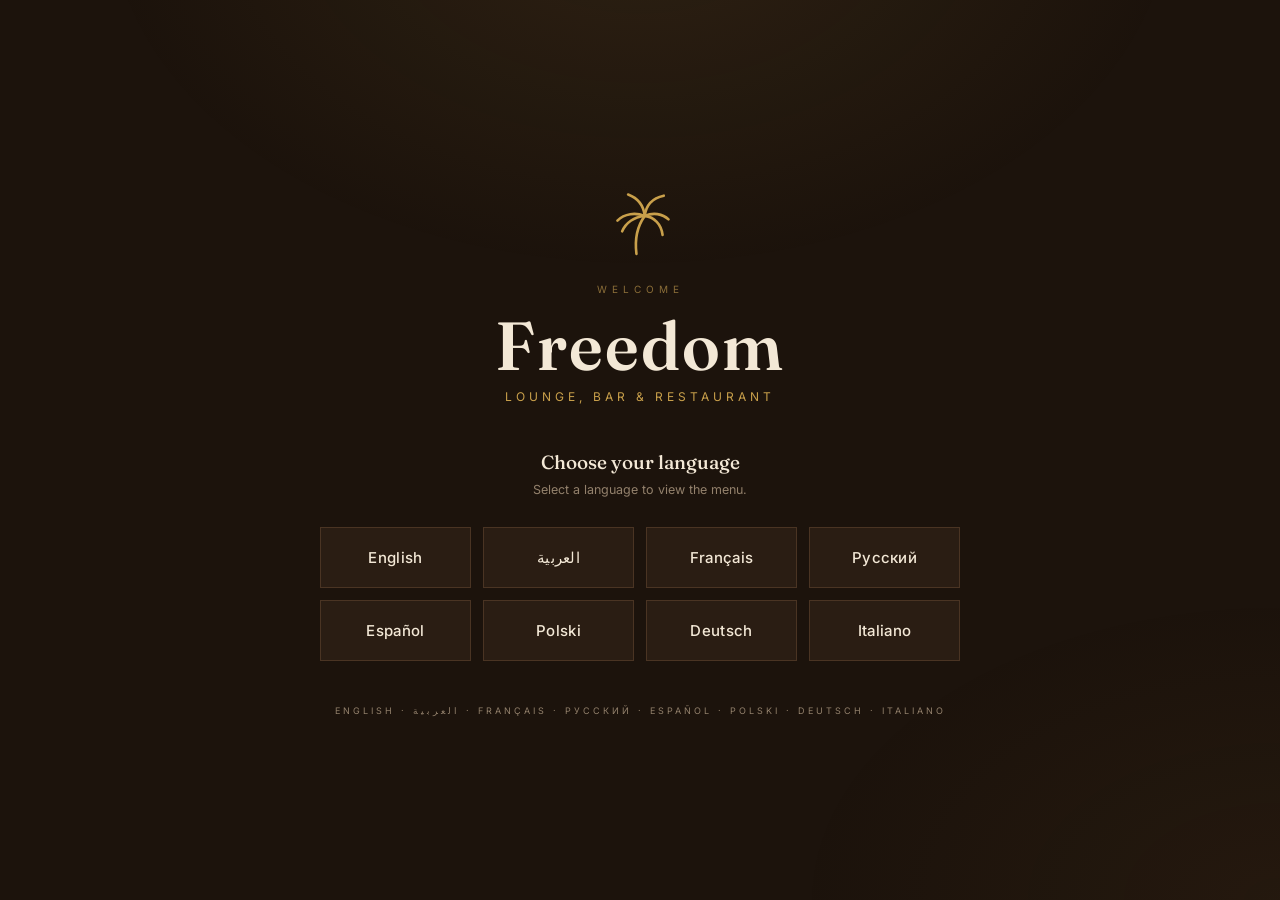
==== index.html @ 7c241fcf "Add files via upload" ====
<!DOCTYPE html>
<html lang="en" id="htmlRoot">
<head>
<meta charset="UTF-8">
<meta name="viewport" content="width=device-width,initial-scale=1,viewport-fit=cover">
<meta name="theme-color" content="#1c130c">
<title>Freedom — Lounge, Bar &amp; Restaurant</title>
<link rel="stylesheet" href="style.css">
</head>
<body>

<div class="intro-wrap">
  <svg class="intro-icon" viewBox="0 0 64 64" fill="none" xmlns="http://www.w3.org/2000/svg">
    <path d="M29 58c-1.5-12 0.5-23 7-32" stroke="currentColor" stroke-width="2.2" stroke-linecap="round"/>
    <path d="M36 26c-8-3-17-2-23 4" stroke="currentColor" stroke-width="2.2" stroke-linecap="round"/>
    <path d="M36 26c-9 1-16 6-19 13" stroke="currentColor" stroke-width="2.2" stroke-linecap="round"/>
    <path d="M36 26c1-9 7-15 16-17" stroke="currentColor" stroke-width="2.2" stroke-linecap="round"/>
    <path d="M36 26c7-3 15-2 20 3" stroke="currentColor" stroke-width="2.2" stroke-linecap="round"/>
    <path d="M36 26c-1-9-6-15-14-18" stroke="currentColor" stroke-width="2.2" stroke-linecap="round"/>
    <path d="M36 26c8 1 14 7 15 16" stroke="currentColor" stroke-width="2.2" stroke-linecap="round"/>
  </svg>

  <div class="intro-eyebrow" id="introEyebrow">Welcome</div>
  <div class="intro-title">Freedom</div>
  <div class="intro-tagline" id="introTagline">Lounge, Bar &amp; Restaurant</div>

  <div class="intro-prompt" id="introPrompt">Choose your language</div>
  <div class="intro-sub" id="introSub">Select a language to view the menu.</div>

  <div class="lang-grid" id="langGrid"></div>

  <div class="intro-foot" id="introFoot"></div>
</div>

<script src="i18n.js"></script>
<script>
const LANG_LIST = CafeI18n.LANGS;

const introEyebrow = document.getElementById('introEyebrow');
const introTagline = document.getElementById('introTagline');
const introPrompt  = document.getElementById('introPrompt');
const introSub     = document.getElementById('introSub');
const langGrid     = document.getElementById('langGrid');
const introFoot    = document.getElementById('introFoot');

/* Render the 6 language buttons, each labelled in its own language. */
langGrid.innerHTML = LANG_LIST.map(l => `
  <button class="lang-btn" data-code="${l.code}" type="button">
    <span class="lang-btn-native">${l.label}</span>
  </button>
`).join('');

/* Selecting a language only affects the menu page — the intro page
   itself always stays in its default display language. */
langGrid.querySelectorAll('.lang-btn').forEach(btn => {
  const code = btn.dataset.code;
  btn.addEventListener('click', () => {
    CafeI18n.saveLang(code);
    window.location.href = 'menu.html';
  });
});

/* Little multilingual footer line cycling through "select a language" translations. */
introFoot.textContent = LANG_LIST.map(l => l.label).join(' · ');
</script>
</body>
</html>
---- style.css ----
/* ══════════════════════════════════════
   BUNN CAFÉ — Global Stylesheet
   Warm coffeehouse, brown & gold
══════════════════════════════════════ */
@import url('https://fonts.googleapis.com/css2?family=Fraunces:opsz,wght@9..144,400;9..144,500;9..144,600;9..144,700&family=Inter:wght@400;500;600;700&family=Cairo:wght@400;500;600;700;800&display=swap');

:root {
  --bg:        #1c130c;
  --bg-deep:   #150e08;
  --panel:     #2a1d13;
  --panel-2:   #332417;
  --line-soft: #4a3423;
  --gold:      #c9a04b;
  --gold-soft: #e3c583;
  --gold-dim:  #8a6d38;
  --cream:     #f3e8d6;
  --cream-dim: #cdb99c;
  --muted:     #93816c;
  --shadow:    rgba(0,0,0,.45);
  --nav-h:     72px;
}

*,*::before,*::after { margin:0; padding:0; box-sizing:border-box; }
html { scroll-behavior:smooth; }
html, body { overflow-x:hidden; width:100%; }

body {
  background: var(--bg);
  color: var(--cream);
  font-family: 'Inter', sans-serif;
  min-height:100vh;
  min-height:100dvh; /* accounts for mobile browser chrome (Safari/Chrome address bars) */
  -webkit-font-smoothing: antialiased;
  -webkit-text-size-adjust: 100%;
  -webkit-tap-highlight-color: transparent;
}

button, a { touch-action: manipulation; }

/* Warm grain / vignette wash on every page */
body::before {
  content:'';
  position:fixed; inset:0; z-index:0; pointer-events:none;
  background:
    radial-gradient(ellipse 900px 600px at 50% -10%, rgba(201,160,75,.10), transparent 60%),
    radial-gradient(ellipse 800px 500px at 100% 100%, rgba(139,95,42,.08), transparent 60%);
}

/* ══ ARABIC / RTL ══ */
body.lang-ar { font-family:'Cairo', sans-serif; }
body.lang-ar .display,
body.lang-ar .lang-btn-label,
body.lang-ar .brand-word { font-family:'Cairo', sans-serif; letter-spacing:0; }

::-webkit-scrollbar { width:6px; }
::-webkit-scrollbar-track { background:var(--bg-deep); }
::-webkit-scrollbar-thumb { background:var(--gold-dim); }

a { color:inherit; }

/* ══ SHARED BRAND MARK ══ */
.brand-mark { display:flex; align-items:center; gap:12px; text-decoration:none; }
.brand-icon {
  width:40px; height:40px; flex-shrink:0;
  color:var(--gold);
}
.brand-word {
  font-family:'Fraunces', serif; font-weight:600;
  font-size:22px; letter-spacing:2px; color:var(--cream);
}
.brand-sub { font-size:9px; letter-spacing:3px; text-transform:uppercase; color:var(--gold-dim); margin-top:-2px; }

/* ══════════════════════════════════════
   INTRO / LANGUAGE SELECT PAGE
══════════════════════════════════════ */
.intro-wrap {
  position:relative; z-index:1;
  min-height:100vh; min-height:100dvh;
  display:flex; flex-direction:column;
  align-items:center; justify-content:center;
  text-align:center;
  padding:calc(48px + env(safe-area-inset-top)) 24px calc(48px + env(safe-area-inset-bottom));
}

.intro-icon {
  width:76px; height:76px; margin:0 auto 22px;
  color:var(--gold);
  animation:float 6s ease-in-out infinite;
}
@keyframes float { 0%,100%{transform:translateY(0)} 50%{transform:translateY(-8px)} }

.intro-eyebrow {
  font-size:10px; letter-spacing:5px; text-transform:uppercase;
  color:var(--gold-dim); margin-bottom:16px;
}
.intro-title {
  font-family:'Fraunces', serif; font-weight:600;
  font-size:clamp(40px,9vw,68px); color:var(--cream);
  letter-spacing:2px; line-height:1;
  margin-bottom:10px;
}
.intro-tagline {
  font-size:12px; letter-spacing:4px; text-transform:uppercase;
  color:var(--gold); margin-bottom:46px;
}

.intro-prompt {
  font-family:'Fraunces', serif; font-weight:500;
  font-size:19px; color:var(--cream); margin-bottom:8px;
}
.intro-sub {
  font-size:12.5px; color:var(--muted); margin-bottom:30px;
}

.lang-grid {
  display:grid; grid-template-columns:repeat(auto-fit,minmax(150px,1fr));
  gap:12px; width:100%; max-width:640px;
}
.lang-btn {
  background:var(--panel); border:1px solid var(--line-soft);
  color:var(--cream); padding:20px 14px;
  font-family:'Inter',sans-serif; font-size:15px; font-weight:500;
  letter-spacing:.3px; cursor:pointer; transition:all .25s ease;
  display:flex; align-items:center; justify-content:center;
}
.lang-btn:hover, .lang-btn:focus-visible {
  border-color:var(--gold); background:var(--panel-2);
  color:var(--gold-soft); transform:translateY(-2px);
  box-shadow:0 10px 24px var(--shadow);
  outline:none;
}

.intro-foot {
  margin-top:44px; font-size:9px; letter-spacing:3px; text-transform:uppercase;
  color:var(--muted);
}

@media (max-width:480px) {
  .lang-grid { grid-template-columns:repeat(2,1fr); }
  .intro-icon { width:60px; height:60px; }
}
@media (max-width:360px) {
  .intro-wrap { padding-left:16px; padding-right:16px; }
  .lang-btn { padding:16px 10px; font-size:14px; }
  .intro-title { letter-spacing:1px; }
}
@media (max-height:700px) and (orientation:landscape) {
  .intro-wrap { padding-top:24px; padding-bottom:24px; justify-content:flex-start; }
  .intro-icon { width:44px; height:44px; margin-bottom:12px; animation:none; }
  .intro-eyebrow { margin-bottom:8px; }
  .intro-title { font-size:clamp(28px,7vw,44px); margin-bottom:6px; }
  .intro-tagline { margin-bottom:22px; }
  .intro-sub { margin-bottom:18px; }
}

/* ══════════════════════════════════════
   NAV (menu.html)
══════════════════════════════════════ */
nav.site-nav {
  position:sticky; top:0; z-index:100;
  min-height:var(--nav-h);
  padding-top:env(safe-area-inset-top);
  background:rgba(21,14,8,.92); backdrop-filter:blur(10px);
  border-bottom:1px solid var(--line-soft);
  display:flex; align-items:center; justify-content:space-between;
  padding-inline:clamp(16px,4vw,40px);
}

/* Language switcher */
.lang-switch { position:relative; }
.lang-switch-btn {
  display:inline-flex; align-items:center; gap:8px;
  background:transparent; border:1px solid var(--line-soft);
  color:var(--cream); padding:12px 16px; min-height:44px;
  font-family:'Inter',sans-serif; font-size:12px; font-weight:500;
  cursor:pointer; transition:all .25s;
}
.lang-switch-btn:hover { border-color:var(--gold); color:var(--gold-soft); }
.lang-switch-btn svg { width:12px; height:12px; color:var(--gold-dim); transition:transform .2s; flex-shrink:0; }
.lang-switch.open .lang-switch-btn svg { transform:rotate(180deg); }

.lang-switch-menu {
  position:absolute; top:calc(100% + 8px); inset-inline-end:0;
  min-width:170px; max-width:calc(100vw - 32px);
  max-height:min(360px, calc(100vh - var(--nav-h) - 24px));
  overflow-y:auto;
  background:var(--panel); border:1px solid var(--line-soft);
  box-shadow:0 16px 40px var(--shadow);
  display:none; flex-direction:column; padding:6px;
  z-index:200;
}
.lang-switch.open .lang-switch-menu { display:flex; }
.lang-switch-item {
  display:flex; align-items:baseline; gap:10px;
  background:none; border:none; text-align:start;
  color:var(--cream-dim); padding:12px; min-height:44px;
  font-family:'Inter',sans-serif; font-size:13px; cursor:pointer;
  transition:background .2s, color .2s;
}
.lang-switch-item:hover { background:var(--panel-2); color:var(--gold-soft); }
.lang-switch-item.active { color:var(--gold); }

/* ══════════════════════════════════════
   MENU PAGE
══════════════════════════════════════ */
.menu-hero {
  position:relative; z-index:1;
  text-align:center; padding:64px 24px 40px;
}
.menu-hero-eyebrow {
  font-size:10px; letter-spacing:5px; text-transform:uppercase;
  color:var(--gold-dim); margin-bottom:14px;
}
.menu-hero-title {
  font-family:'Fraunces', serif; font-weight:600;
  font-size:clamp(32px,6vw,52px); color:var(--cream);
  letter-spacing:1px; margin-bottom:12px;
}
.menu-hero-sub { font-size:13px; color:var(--gold-dim); letter-spacing:1px; }

/* Category tabs */
.cat-tabs {
  position:relative; z-index:1;
  display:flex; gap:8px; overflow-x:auto;
  -webkit-overflow-scrolling:touch;
  padding:0 20px 28px; max-width:920px; margin:0 auto;
  scrollbar-width:none;
}
.cat-tabs::-webkit-scrollbar { display:none; }
.cat-tab {
  flex:0 0 auto;
  background:transparent; border:1px solid var(--line-soft);
  color:var(--cream-dim); padding:12px 20px; min-height:44px;
  font-family:'Inter',sans-serif; font-size:12.5px; font-weight:500;
  letter-spacing:.3px; white-space:nowrap;
  cursor:pointer; transition:all .25s;
}
.cat-tab:hover { border-color:var(--gold-dim); color:var(--cream); }
.cat-tab.active { background:var(--gold); border-color:var(--gold); color:var(--bg-deep); font-weight:600; }

/* Menu sections */
.menu-body { position:relative; z-index:1; max-width:760px; margin:0 auto; padding:0 20px 80px; }
.menu-section { margin-bottom:56px; }
.menu-section-title {
  font-family:'Fraunces', serif; font-weight:600;
  font-size:22px; color:var(--gold-soft);
  letter-spacing:.5px; margin-bottom:4px;
  padding-bottom:14px; border-bottom:1px solid var(--line-soft);
}

.menu-item {
  display:flex; flex-direction:column;
  padding:22px 0; border-bottom:1px solid var(--line-soft);
}
.menu-item:last-child { border-bottom:none; }
.menu-item-row {
  display:flex; align-items:baseline; gap:10px;
}
.menu-item-name {
  font-family:'Fraunces', serif; font-weight:600;
  font-size:17px; color:var(--cream); white-space:nowrap;
}
body.lang-ar .menu-item-name { font-family:'Cairo', sans-serif; font-weight:700; }
.menu-item-leader {
  flex:1; border-bottom:1px dotted var(--gold-dim);
  transform:translateY(-4px); opacity:.6;
}
.menu-item-price {
  font-family:'Fraunces', serif; font-weight:600;
  font-size:16px; color:var(--gold); white-space:nowrap;
}
.menu-item-desc {
  font-size:12.5px; color:var(--muted); line-height:1.6;
  margin-top:6px; max-width:56ch;
}

/* ══ FOOTER ══ */
footer.site-foot {
  position:relative; z-index:1;
  border-top:1px solid var(--line-soft);
  padding:40px 24px calc(32px + env(safe-area-inset-bottom));
  text-align:center;
}
.foot-brand { font-family:'Fraunces', serif; font-size:20px; color:var(--gold-soft); letter-spacing:2px; margin-bottom:14px; }
.foot-row { font-size:11.5px; color:var(--cream-dim); letter-spacing:.3px; margin-bottom:6px; }
.foot-row .label { color:var(--gold-dim); text-transform:uppercase; font-size:9px; letter-spacing:2px; margin-inline-end:8px; }
.foot-note { font-size:10px; color:var(--muted); margin-top:16px; max-width:44ch; margin-inline:auto; line-height:1.6; }

/* ══ RESPONSIVE ══ */
@media (max-width:480px) {
  nav.site-nav { padding-inline:14px; }
  .brand-word { font-size:18px; }
  .menu-item-name { font-size:15.5px; }
  .menu-hero { padding:44px 20px 32px; }
  .cat-tabs { padding:0 14px 24px; }
  .menu-body { padding:0 14px 60px; }
}
@media (max-width:380px) {
  .menu-item-row { flex-wrap:wrap; row-gap:4px; }
  .menu-item-name { white-space:normal; }
  .menu-item-leader { display:none; }
  .menu-item-price { margin-inline-start:auto; }
}

/* ══ ACCESSIBILITY ══ */
@media (prefers-reduced-motion: reduce) {
  .intro-icon { animation:none; }
  * { transition-duration:.01ms !important; animation-duration:.01ms !important; }
}
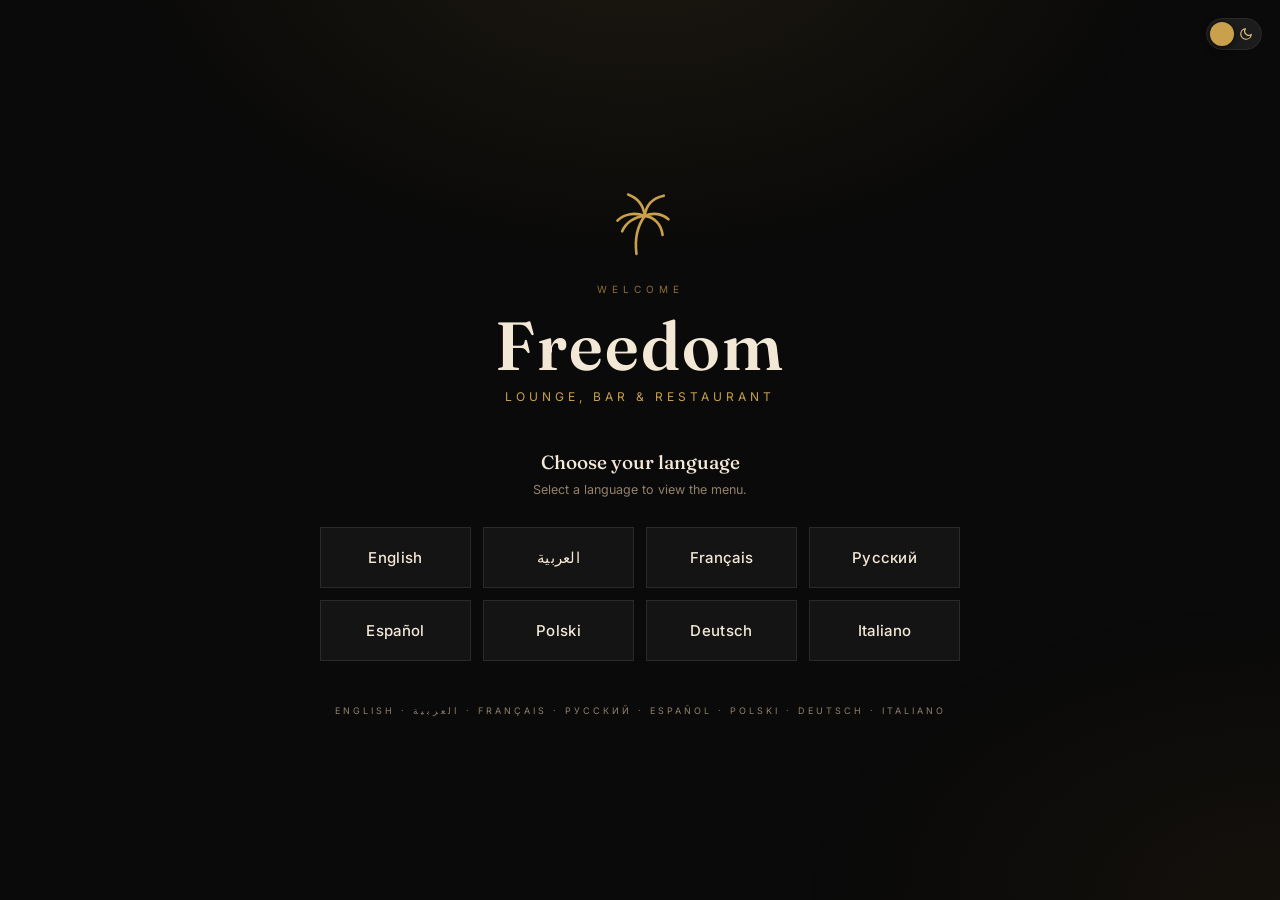
==== commit 2cc67ec0: "Add files via upload" ====
--- a/index.html
+++ b/index.html
@@ -3,11 +3,27 @@
 <head>
 <meta charset="UTF-8">
 <meta name="viewport" content="width=device-width,initial-scale=1,viewport-fit=cover">
-<meta name="theme-color" content="#1c130c">
+<meta name="theme-color" content="#0a0a0a" id="themeColorMeta">
 <title>Freedom — Lounge, Bar &amp; Restaurant</title>
 <link rel="stylesheet" href="style.css">
+<script>
+  (function () {
+    var t = localStorage.getItem('freedom_theme') === 'light' ? 'light' : 'dark';
+    document.documentElement.setAttribute('data-theme', t);
+  })();
+</script>
 </head>
 <body>
+
+<button class="theme-toggle theme-toggle-standalone" id="themeToggle" type="button" aria-label="Switch between dark and light theme">
+  <span class="theme-toggle-icon icon-sun">
+    <svg viewBox="0 0 24 24" fill="none" stroke="currentColor" stroke-width="2" stroke-linecap="round"><circle cx="12" cy="12" r="4"/><path d="M12 2v2M12 20v2M4.9 4.9l1.4 1.4M17.7 17.7l1.4 1.4M2 12h2M20 12h2M4.9 19.1l1.4-1.4M17.7 6.3l1.4-1.4"/></svg>
+  </span>
+  <span class="theme-toggle-icon icon-moon">
+    <svg viewBox="0 0 24 24" fill="none" stroke="currentColor" stroke-width="2" stroke-linecap="round" stroke-linejoin="round"><path d="M21 12.8A9 9 0 1111.2 3 7 7 0 0021 12.8z"/></svg>
+  </span>
+  <span class="theme-toggle-thumb" id="themeToggleThumb"></span>
+</button>
 
 <div class="intro-wrap">
   <svg class="intro-icon" viewBox="0 0 64 64" fill="none" xmlns="http://www.w3.org/2000/svg">
@@ -62,6 +78,23 @@
 
 /* Little multilingual footer line cycling through "select a language" translations. */
 introFoot.textContent = LANG_LIST.map(l => l.label).join(' · ');
+
+/* ── Theme toggle ── */
+const themeToggle = document.getElementById('themeToggle');
+const themeColorMeta = document.getElementById('themeColorMeta');
+
+function reflectThemeColor(theme) {
+  themeColorMeta.setAttribute('content', theme === 'light' ? '#faf6ef' : '#0a0a0a');
+}
+
+reflectThemeColor(CafeI18n.getTheme());
+
+themeToggle.addEventListener('click', () => {
+  const next = CafeI18n.getTheme() === 'light' ? 'dark' : 'light';
+  CafeI18n.saveTheme(next);
+  CafeI18n.applyTheme(next);
+  reflectThemeColor(next);
+});
 </script>
 </body>
 </html>
--- a/style.css
+++ b/style.css
@@ -4,19 +4,40 @@
 ══════════════════════════════════════ */
 @import url('https://fonts.googleapis.com/css2?family=Fraunces:opsz,wght@9..144,400;9..144,500;9..144,600;9..144,700&family=Inter:wght@400;500;600;700&family=Cairo:wght@400;500;600;700;800&display=swap');
 
-:root {
-  --bg:        #1c130c;
-  --bg-deep:   #150e08;
-  --panel:     #2a1d13;
-  --panel-2:   #332417;
-  --line-soft: #4a3423;
+:root,
+:root[data-theme="dark"] {
+  --bg:        #0a0a0a;
+  --bg-deep:   #000000;
+  --panel:     #141414;
+  --panel-2:   #1c1c1c;
+  --line-soft: #2c2a26;
   --gold:      #c9a04b;
   --gold-soft: #e3c583;
   --gold-dim:  #8a6d38;
   --cream:     #f3e8d6;
   --cream-dim: #cdb99c;
   --muted:     #93816c;
-  --shadow:    rgba(0,0,0,.45);
+  --shadow:    rgba(0,0,0,.55);
+  --nav-h:     72px;
+}
+
+/* ══ LIGHT THEME ══
+   Only swaps background/surface/text tones — the gold accent family
+   stays the same brand color, just tuned a touch darker so it keeps
+   enough contrast against light surfaces. */
+:root[data-theme="light"] {
+  --bg:        #faf6ef;
+  --bg-deep:   #f1e9db;
+  --panel:     #ffffff;
+  --panel-2:   #f6efe3;
+  --line-soft: #e4d8c3;
+  --gold:      #a97a2e;
+  --gold-soft: #8c6221;
+  --gold-dim:  #c9a04b;
+  --cream:     #2a2016;
+  --cream-dim: #5b4d3c;
+  --muted:     #8a7860;
+  --shadow:    rgba(120,100,70,.18);
   --nav-h:     72px;
 }
 
@@ -33,6 +54,7 @@
   -webkit-font-smoothing: antialiased;
   -webkit-text-size-adjust: 100%;
   -webkit-tap-highlight-color: transparent;
+  transition: background-color .35s ease, color .35s ease;
 }
 
 button, a { touch-action: manipulation; }
@@ -44,7 +66,9 @@
   background:
     radial-gradient(ellipse 900px 600px at 50% -10%, rgba(201,160,75,.10), transparent 60%),
     radial-gradient(ellipse 800px 500px at 100% 100%, rgba(139,95,42,.08), transparent 60%);
-}
+  transition: opacity .35s ease;
+}
+:root[data-theme="light"] body::before { opacity:.5; }
 
 /* ══ ARABIC / RTL ══ */
 body.lang-ar { font-family:'Cairo', sans-serif; }
@@ -151,6 +175,62 @@
   .intro-title { font-size:clamp(28px,7vw,44px); margin-bottom:6px; }
   .intro-tagline { margin-bottom:22px; }
   .intro-sub { margin-bottom:18px; }
+}
+
+/* ══════════════════════════════════════
+   THEME TOGGLE (dark / light)
+══════════════════════════════════════ */
+.theme-toggle {
+  position: relative;
+  display: inline-flex;
+  align-items: center;
+  width: 56px;
+  height: 32px;
+  flex-shrink: 0;
+  padding: 0;
+  border: 1px solid var(--line-soft);
+  border-radius: 999px;
+  background: var(--panel-2);
+  cursor: pointer;
+  transition: background-color .3s ease, border-color .3s ease;
+}
+.theme-toggle:hover { border-color: var(--gold-dim); }
+.theme-toggle:focus-visible { outline: 2px solid var(--gold); outline-offset: 2px; }
+
+.theme-toggle-icon {
+  position: absolute;
+  top: 50%; transform: translateY(-50%);
+  width: 14px; height: 14px;
+  display: flex; align-items: center; justify-content: center;
+  color: var(--muted);
+  transition: color .3s ease;
+}
+.theme-toggle-icon svg { width: 100%; height: 100%; }
+.theme-toggle-icon.icon-sun  { left: 8px; }
+.theme-toggle-icon.icon-moon { right: 8px; }
+:root[data-theme="dark"]  .theme-toggle-icon.icon-moon { color: var(--gold-soft); }
+:root[data-theme="light"] .theme-toggle-icon.icon-sun  { color: var(--gold); }
+
+.theme-toggle-thumb {
+  position: absolute;
+  top: 3px; left: 3px;
+  width: 24px; height: 24px;
+  border-radius: 50%;
+  background: var(--gold);
+  box-shadow: 0 2px 8px var(--shadow);
+  display: flex; align-items: center; justify-content: center;
+  color: var(--bg-deep);
+  transition: transform .32s cubic-bezier(.65,0,.35,1), background-color .3s ease;
+}
+.theme-toggle-thumb svg { width: 13px; height: 13px; }
+:root[data-theme="light"] .theme-toggle-thumb { transform: translateX(24px); }
+
+/* Standalone placement on the intro/language page (no nav bar there) */
+.theme-toggle-standalone {
+  position: fixed;
+  top: calc(18px + env(safe-area-inset-top));
+  right: calc(18px + env(safe-area-inset-right));
+  z-index: 50;
 }
 
 /* ══════════════════════════════════════
@@ -166,6 +246,8 @@
   padding-inline:clamp(16px,4vw,40px);
 }
 
+.nav-actions { display:flex; align-items:center; gap:12px; }
+
 /* Language switcher */
 .lang-switch { position:relative; }
 .lang-switch-btn {
@@ -248,6 +330,29 @@
   padding-bottom:14px; border-bottom:1px solid var(--line-soft);
 }
 
+/* Subcategories (e.g. Breakfast, Hot Drinks) nested under a main section */
+.menu-subsection { margin-top:28px; }
+.menu-subsection:first-of-type { margin-top:18px; }
+.menu-subsection-title {
+  font-family:'Fraunces', serif; font-weight:600;
+  font-size:16.5px; color:var(--gold);
+  letter-spacing:.3px; margin-bottom:4px;
+}
+
+/* Sub-subcategories (e.g. Meat / Chicken / Fish under Main Dishes) */
+.menu-subsubsection { margin-top:18px; margin-inline-start:14px; }
+.menu-subsubsection-title {
+  font-family:'Inter', sans-serif; font-weight:600;
+  font-size:12.5px; text-transform:uppercase; letter-spacing:1.5px;
+  color:var(--cream-dim); margin-bottom:2px;
+}
+
+/* Placeholder shown for any category with no items filled in yet */
+.menu-coming-soon {
+  font-size:12.5px; font-style:italic; color:var(--muted);
+  padding:14px 0 6px;
+}
+
 .menu-item {
   display:flex; flex-direction:column;
   padding:22px 0; border-bottom:1px solid var(--line-soft);
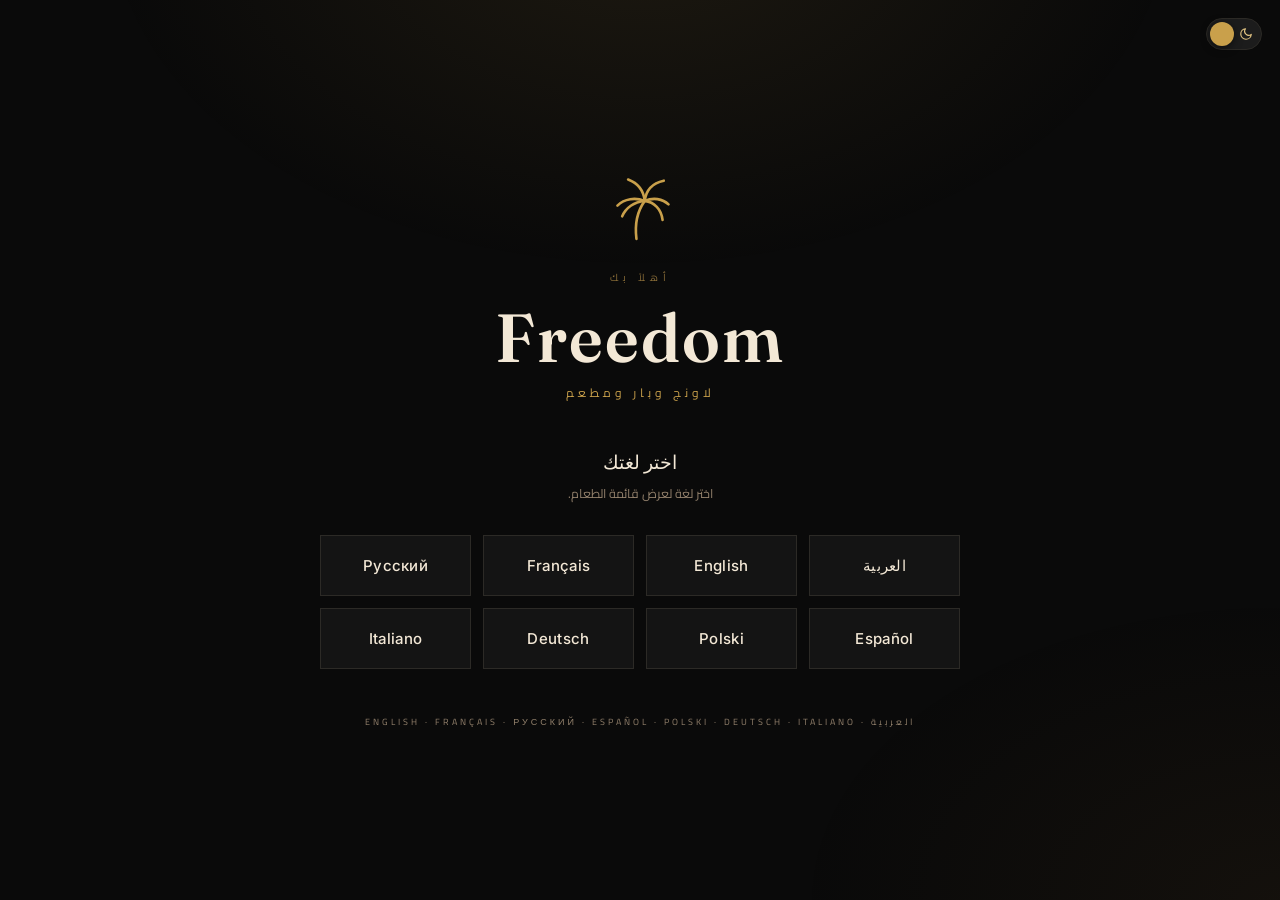
==== commit add74619: "Add files via upload" ====
--- a/index.html
+++ b/index.html
@@ -10,10 +10,14 @@
   (function () {
     var t = localStorage.getItem('freedom_theme') === 'light' ? 'light' : 'dark';
     document.documentElement.setAttribute('data-theme', t);
+    // Arabic is the site's reference/default language, so set lang/dir
+    // before first paint to avoid a flash of LTR layout on load.
+    document.documentElement.setAttribute('lang', 'ar');
+    document.documentElement.setAttribute('dir', 'rtl');
   })();
 </script>
 </head>
-<body>
+<body class="lang-ar">
 
 <button class="theme-toggle theme-toggle-standalone" id="themeToggle" type="button" aria-label="Switch between dark and light theme">
   <span class="theme-toggle-icon icon-sun">
@@ -36,12 +40,12 @@
     <path d="M36 26c8 1 14 7 15 16" stroke="currentColor" stroke-width="2.2" stroke-linecap="round"/>
   </svg>
 
-  <div class="intro-eyebrow" id="introEyebrow">Welcome</div>
+  <div class="intro-eyebrow" id="introEyebrow">أهلاً بك</div>
   <div class="intro-title">Freedom</div>
-  <div class="intro-tagline" id="introTagline">Lounge, Bar &amp; Restaurant</div>
+  <div class="intro-tagline" id="introTagline">لاونج وبار ومطعم</div>
 
-  <div class="intro-prompt" id="introPrompt">Choose your language</div>
-  <div class="intro-sub" id="introSub">Select a language to view the menu.</div>
+  <div class="intro-prompt" id="introPrompt">اختر لغتك</div>
+  <div class="intro-sub" id="introSub">اختر لغة لعرض قائمة الطعام.</div>
 
   <div class="lang-grid" id="langGrid"></div>
 
@@ -67,7 +71,8 @@
 `).join('');
 
 /* Selecting a language only affects the menu page — the intro page
-   itself always stays in its default display language. */
+   itself always stays in Arabic, the site's reference/default
+   language. */
 langGrid.querySelectorAll('.lang-btn').forEach(btn => {
   const code = btn.dataset.code;
   btn.addEventListener('click', () => {
--- a/style.css
+++ b/style.css
@@ -18,6 +18,7 @@
   --cream-dim: #cdb99c;
   --muted:     #93816c;
   --shadow:    rgba(0,0,0,.55);
+  --nav-bg:    rgba(10,10,10,.92);
   --nav-h:     72px;
 }
 
@@ -38,6 +39,7 @@
   --cream-dim: #5b4d3c;
   --muted:     #8a7860;
   --shadow:    rgba(120,100,70,.18);
+  --nav-bg:    rgba(255,255,255,.88);
   --nav-h:     72px;
 }
 
@@ -240,7 +242,7 @@
   position:sticky; top:0; z-index:100;
   min-height:var(--nav-h);
   padding-top:env(safe-area-inset-top);
-  background:rgba(21,14,8,.92); backdrop-filter:blur(10px);
+  background:var(--nav-bg); backdrop-filter:blur(10px);
   border-bottom:1px solid var(--line-soft);
   display:flex; align-items:center; justify-content:space-between;
   padding-inline:clamp(16px,4vw,40px);
@@ -288,7 +290,9 @@
 .menu-hero {
   position:relative; z-index:1;
   text-align:center; padding:64px 24px 40px;
-}
+  transition:opacity .18s ease;
+}
+.menu-hero.is-switching { opacity:0; }
 .menu-hero-eyebrow {
   font-size:10px; letter-spacing:5px; text-transform:uppercase;
   color:var(--gold-dim); margin-bottom:14px;
@@ -307,8 +311,10 @@
   -webkit-overflow-scrolling:touch;
   padding:0 20px 28px; max-width:920px; margin:0 auto;
   scrollbar-width:none;
+  transition:opacity .18s ease;
 }
 .cat-tabs::-webkit-scrollbar { display:none; }
+.cat-tabs.is-switching { opacity:0; }
 .cat-tab {
   flex:0 0 auto;
   background:transparent; border:1px solid var(--line-soft);
@@ -321,13 +327,22 @@
 .cat-tab.active { background:var(--gold); border-color:var(--gold); color:var(--bg-deep); font-weight:600; }
 
 /* Menu sections */
-.menu-body { position:relative; z-index:1; max-width:760px; margin:0 auto; padding:0 20px 80px; }
+.menu-body { position:relative; z-index:1; max-width:760px; margin:0 auto; padding:0 20px 80px; transition:opacity .18s ease; }
+.menu-body.is-switching { opacity:0; }
 .menu-section { margin-bottom:56px; }
 .menu-section-title {
   font-family:'Fraunces', serif; font-weight:600;
   font-size:22px; color:var(--gold-soft);
   letter-spacing:.5px; margin-bottom:4px;
   padding-bottom:14px; border-bottom:1px solid var(--line-soft);
+}
+
+/* Optional one-line explainer under a category's name (CATEGORY_HINTS
+   in i18n.js) — e.g. clarifying what "Mazza" or "Shoots" means for a
+   foreign guest. Only renders when hint text is set for that language. */
+.menu-hint {
+  font-size:12px; color:var(--muted); font-style:italic;
+  line-height:1.5; margin:-2px 0 14px; max-width:56ch;
 }
 
 /* Subcategories (e.g. Breakfast, Hot Drinks) nested under a main section */
@@ -385,7 +400,9 @@
   border-top:1px solid var(--line-soft);
   padding:40px 24px calc(32px + env(safe-area-inset-bottom));
   text-align:center;
-}
+  transition:opacity .18s ease;
+}
+footer.site-foot.is-switching { opacity:0; }
 .foot-brand { font-family:'Fraunces', serif; font-size:20px; color:var(--gold-soft); letter-spacing:2px; margin-bottom:14px; }
 .foot-row { font-size:11.5px; color:var(--cream-dim); letter-spacing:.3px; margin-bottom:6px; }
 .foot-row .label { color:var(--gold-dim); text-transform:uppercase; font-size:9px; letter-spacing:2px; margin-inline-end:8px; }
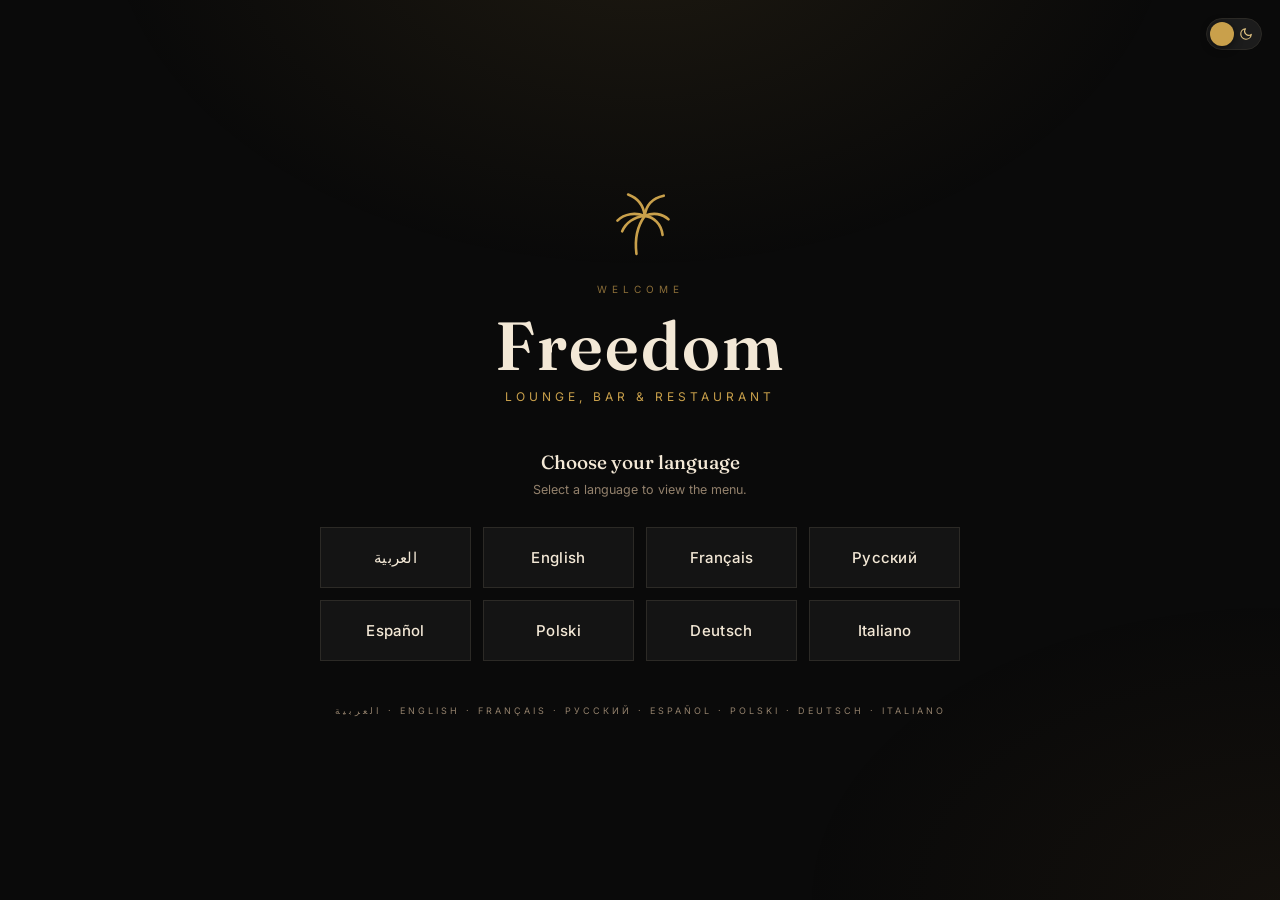
==== commit f1dfc194: "Add files via upload" ====
--- a/index.html
+++ b/index.html
@@ -10,14 +10,55 @@
   (function () {
     var t = localStorage.getItem('freedom_theme') === 'light' ? 'light' : 'dark';
     document.documentElement.setAttribute('data-theme', t);
-    // Arabic is the site's reference/default language, so set lang/dir
-    // before first paint to avoid a flash of LTR layout on load.
-    document.documentElement.setAttribute('lang', 'ar');
-    document.documentElement.setAttribute('dir', 'rtl');
   })();
 </script>
+<style>
+  /* Shown for the moment between tapping a language and the menu page
+     taking over, so that tap feels responsive instead of dead —
+     especially noticeable on a slow connection. */
+  #pageLoader {
+    position:fixed; inset:0; z-index:9999;
+    display:flex; flex-direction:column; align-items:center; justify-content:center; gap:22px;
+    background:#0a0a0a;
+    opacity:0; visibility:hidden; pointer-events:none;
+    transition:opacity .3s ease, visibility .3s ease;
+  }
+  :root[data-theme="light"] #pageLoader { background:#faf6ef; }
+  #pageLoader.loader-visible { opacity:1; visibility:visible; pointer-events:all; }
+  #pageLoader .loader-icon {
+    width:46px; height:46px; color:#c9a04b;
+    animation:loaderPulse 1.6s ease-in-out infinite;
+  }
+  :root[data-theme="light"] #pageLoader .loader-icon { color:#a97a2e; }
+  #pageLoader .loader-bar {
+    width:120px; height:3px; border-radius:3px; overflow:hidden;
+    background:rgba(201,160,75,.18);
+  }
+  #pageLoader .loader-bar::after {
+    content:''; display:block; width:40%; height:100%; border-radius:3px;
+    background:#c9a04b;
+    animation:loaderSlide 1.1s ease-in-out infinite;
+  }
+  :root[data-theme="light"] #pageLoader .loader-bar { background:rgba(169,122,46,.18); }
+  :root[data-theme="light"] #pageLoader .loader-bar::after { background:#a97a2e; }
+  @keyframes loaderPulse { 0%,100%{ opacity:.55; transform:scale(.94); } 50%{ opacity:1; transform:scale(1); } }
+  @keyframes loaderSlide { 0%{ transform:translateX(-110%); } 100%{ transform:translateX(360%); } }
+</style>
 </head>
-<body class="lang-ar">
+<body>
+
+<div id="pageLoader" aria-hidden="true">
+  <svg class="loader-icon" viewBox="0 0 64 64" fill="none" xmlns="http://www.w3.org/2000/svg">
+    <path d="M29 58c-1.5-12 0.5-23 7-32" stroke="currentColor" stroke-width="2.5" stroke-linecap="round"/>
+    <path d="M36 26c-8-3-17-2-23 4" stroke="currentColor" stroke-width="2.5" stroke-linecap="round"/>
+    <path d="M36 26c-9 1-16 6-19 13" stroke="currentColor" stroke-width="2.5" stroke-linecap="round"/>
+    <path d="M36 26c1-9 7-15 16-17" stroke="currentColor" stroke-width="2.5" stroke-linecap="round"/>
+    <path d="M36 26c7-3 15-2 20 3" stroke="currentColor" stroke-width="2.5" stroke-linecap="round"/>
+    <path d="M36 26c-1-9-6-15-14-18" stroke="currentColor" stroke-width="2.5" stroke-linecap="round"/>
+    <path d="M36 26c8 1 14 7 15 16" stroke="currentColor" stroke-width="2.5" stroke-linecap="round"/>
+  </svg>
+  <div class="loader-bar"></div>
+</div>
 
 <button class="theme-toggle theme-toggle-standalone" id="themeToggle" type="button" aria-label="Switch between dark and light theme">
   <span class="theme-toggle-icon icon-sun">
@@ -40,12 +81,12 @@
     <path d="M36 26c8 1 14 7 15 16" stroke="currentColor" stroke-width="2.2" stroke-linecap="round"/>
   </svg>
 
-  <div class="intro-eyebrow" id="introEyebrow">أهلاً بك</div>
+  <div class="intro-eyebrow" id="introEyebrow">Welcome</div>
   <div class="intro-title">Freedom</div>
-  <div class="intro-tagline" id="introTagline">لاونج وبار ومطعم</div>
+  <div class="intro-tagline" id="introTagline">Lounge, Bar &amp; Restaurant</div>
 
-  <div class="intro-prompt" id="introPrompt">اختر لغتك</div>
-  <div class="intro-sub" id="introSub">اختر لغة لعرض قائمة الطعام.</div>
+  <div class="intro-prompt" id="introPrompt">Choose your language</div>
+  <div class="intro-sub" id="introSub">Select a language to view the menu.</div>
 
   <div class="lang-grid" id="langGrid"></div>
 
@@ -71,13 +112,20 @@
 `).join('');
 
 /* Selecting a language only affects the menu page — the intro page
-   itself always stays in Arabic, the site's reference/default
-   language. */
+   itself always stays in English, regardless of which language is
+   chosen for the menu (or Arabic being the menu's reference language
+   internally). */
 langGrid.querySelectorAll('.lang-btn').forEach(btn => {
   const code = btn.dataset.code;
   btn.addEventListener('click', () => {
     CafeI18n.saveLang(code);
-    window.location.href = 'menu.html';
+    // Show the loading screen right away so the tap feels instant, then
+    // hand off to the menu page — on a slow connection this covers the
+    // gap instead of leaving a dead screen while it loads.
+    document.getElementById('pageLoader').classList.add('loader-visible');
+    window.requestAnimationFrame(() => {
+      window.setTimeout(() => { window.location.href = 'menu.html'; }, 80);
+    });
   });
 });
 
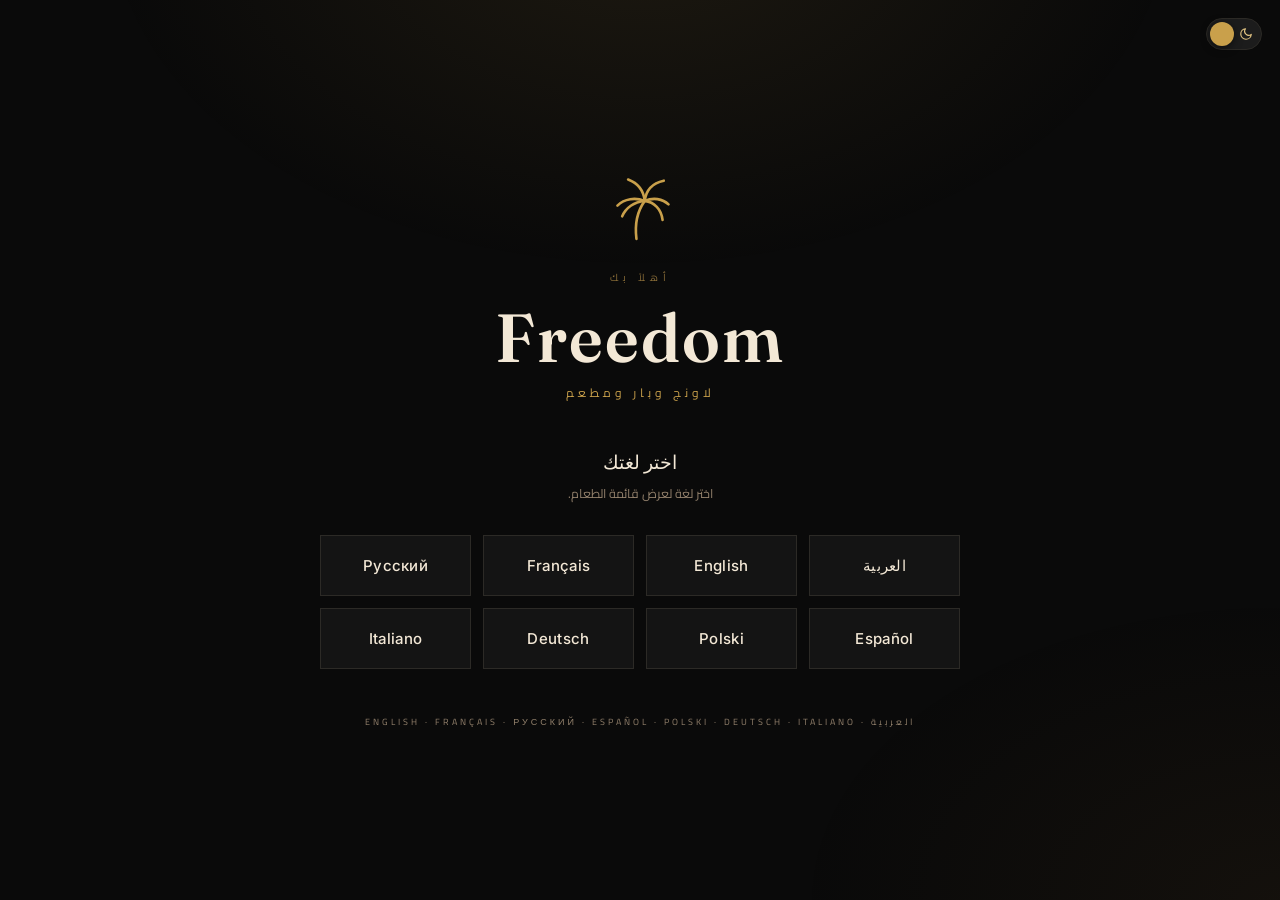
==== commit 02f97df6: "Add files via upload" ====
--- a/index.html
+++ b/index.html
@@ -10,55 +10,14 @@
   (function () {
     var t = localStorage.getItem('freedom_theme') === 'light' ? 'light' : 'dark';
     document.documentElement.setAttribute('data-theme', t);
+    // Arabic is the site's reference/default language, so set lang/dir
+    // before first paint to avoid a flash of LTR layout on load.
+    document.documentElement.setAttribute('lang', 'ar');
+    document.documentElement.setAttribute('dir', 'rtl');
   })();
 </script>
-<style>
-  /* Shown for the moment between tapping a language and the menu page
-     taking over, so that tap feels responsive instead of dead —
-     especially noticeable on a slow connection. */
-  #pageLoader {
-    position:fixed; inset:0; z-index:9999;
-    display:flex; flex-direction:column; align-items:center; justify-content:center; gap:22px;
-    background:#0a0a0a;
-    opacity:0; visibility:hidden; pointer-events:none;
-    transition:opacity .3s ease, visibility .3s ease;
-  }
-  :root[data-theme="light"] #pageLoader { background:#faf6ef; }
-  #pageLoader.loader-visible { opacity:1; visibility:visible; pointer-events:all; }
-  #pageLoader .loader-icon {
-    width:46px; height:46px; color:#c9a04b;
-    animation:loaderPulse 1.6s ease-in-out infinite;
-  }
-  :root[data-theme="light"] #pageLoader .loader-icon { color:#a97a2e; }
-  #pageLoader .loader-bar {
-    width:120px; height:3px; border-radius:3px; overflow:hidden;
-    background:rgba(201,160,75,.18);
-  }
-  #pageLoader .loader-bar::after {
-    content:''; display:block; width:40%; height:100%; border-radius:3px;
-    background:#c9a04b;
-    animation:loaderSlide 1.1s ease-in-out infinite;
-  }
-  :root[data-theme="light"] #pageLoader .loader-bar { background:rgba(169,122,46,.18); }
-  :root[data-theme="light"] #pageLoader .loader-bar::after { background:#a97a2e; }
-  @keyframes loaderPulse { 0%,100%{ opacity:.55; transform:scale(.94); } 50%{ opacity:1; transform:scale(1); } }
-  @keyframes loaderSlide { 0%{ transform:translateX(-110%); } 100%{ transform:translateX(360%); } }
-</style>
 </head>
-<body>
-
-<div id="pageLoader" aria-hidden="true">
-  <svg class="loader-icon" viewBox="0 0 64 64" fill="none" xmlns="http://www.w3.org/2000/svg">
-    <path d="M29 58c-1.5-12 0.5-23 7-32" stroke="currentColor" stroke-width="2.5" stroke-linecap="round"/>
-    <path d="M36 26c-8-3-17-2-23 4" stroke="currentColor" stroke-width="2.5" stroke-linecap="round"/>
-    <path d="M36 26c-9 1-16 6-19 13" stroke="currentColor" stroke-width="2.5" stroke-linecap="round"/>
-    <path d="M36 26c1-9 7-15 16-17" stroke="currentColor" stroke-width="2.5" stroke-linecap="round"/>
-    <path d="M36 26c7-3 15-2 20 3" stroke="currentColor" stroke-width="2.5" stroke-linecap="round"/>
-    <path d="M36 26c-1-9-6-15-14-18" stroke="currentColor" stroke-width="2.5" stroke-linecap="round"/>
-    <path d="M36 26c8 1 14 7 15 16" stroke="currentColor" stroke-width="2.5" stroke-linecap="round"/>
-  </svg>
-  <div class="loader-bar"></div>
-</div>
+<body class="lang-ar">
 
 <button class="theme-toggle theme-toggle-standalone" id="themeToggle" type="button" aria-label="Switch between dark and light theme">
   <span class="theme-toggle-icon icon-sun">
@@ -81,12 +40,12 @@
     <path d="M36 26c8 1 14 7 15 16" stroke="currentColor" stroke-width="2.2" stroke-linecap="round"/>
   </svg>
 
-  <div class="intro-eyebrow" id="introEyebrow">Welcome</div>
+  <div class="intro-eyebrow" id="introEyebrow">أهلاً بك</div>
   <div class="intro-title">Freedom</div>
-  <div class="intro-tagline" id="introTagline">Lounge, Bar &amp; Restaurant</div>
+  <div class="intro-tagline" id="introTagline">لاونج وبار ومطعم</div>
 
-  <div class="intro-prompt" id="introPrompt">Choose your language</div>
-  <div class="intro-sub" id="introSub">Select a language to view the menu.</div>
+  <div class="intro-prompt" id="introPrompt">اختر لغتك</div>
+  <div class="intro-sub" id="introSub">اختر لغة لعرض قائمة الطعام.</div>
 
   <div class="lang-grid" id="langGrid"></div>
 
@@ -112,20 +71,13 @@
 `).join('');
 
 /* Selecting a language only affects the menu page — the intro page
-   itself always stays in English, regardless of which language is
-   chosen for the menu (or Arabic being the menu's reference language
-   internally). */
+   itself always stays in Arabic, the site's reference/default
+   language. */
 langGrid.querySelectorAll('.lang-btn').forEach(btn => {
   const code = btn.dataset.code;
   btn.addEventListener('click', () => {
     CafeI18n.saveLang(code);
-    // Show the loading screen right away so the tap feels instant, then
-    // hand off to the menu page — on a slow connection this covers the
-    // gap instead of leaving a dead screen while it loads.
-    document.getElementById('pageLoader').classList.add('loader-visible');
-    window.requestAnimationFrame(() => {
-      window.setTimeout(() => { window.location.href = 'menu.html'; }, 80);
-    });
+    window.location.href = 'menu.html';
   });
 });
 
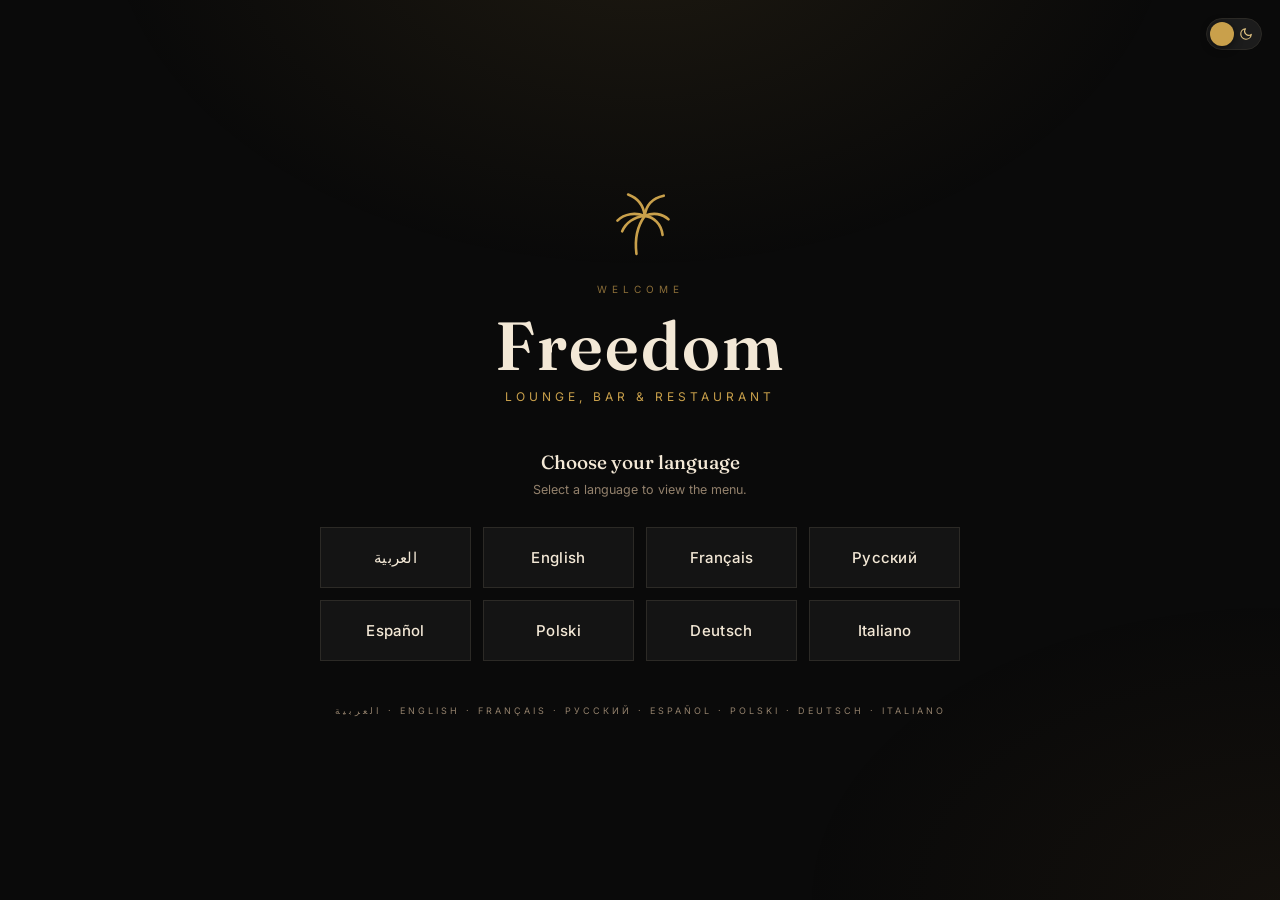
==== commit b1ae1f48: "Add files via upload" ====
--- a/index.html
+++ b/index.html
@@ -10,14 +10,69 @@
   (function () {
     var t = localStorage.getItem('freedom_theme') === 'light' ? 'light' : 'dark';
     document.documentElement.setAttribute('data-theme', t);
-    // Arabic is the site's reference/default language, so set lang/dir
-    // before first paint to avoid a flash of LTR layout on load.
-    document.documentElement.setAttribute('lang', 'ar');
-    document.documentElement.setAttribute('dir', 'rtl');
   })();
 </script>
+<style>
+  /* Shown for the moment between tapping a language and the menu page
+     taking over, so that tap feels responsive instead of dead —
+     especially noticeable on a slow connection. */
+  #pageLoader {
+    position:fixed; inset:0; z-index:9999;
+    display:flex; flex-direction:column; align-items:center; justify-content:center; gap:22px;
+    background:#0a0a0a;
+    opacity:0; visibility:hidden; pointer-events:none;
+    transition:opacity .3s ease, visibility .3s ease;
+  }
+  :root[data-theme="light"] #pageLoader { background:#faf6ef; }
+  #pageLoader.loader-visible { opacity:1; visibility:visible; pointer-events:all; }
+  #pageLoader .loader-icon {
+    width:46px; height:46px; color:#c9a04b;
+    animation:loaderPulse 1.6s ease-in-out infinite;
+  }
+  :root[data-theme="light"] #pageLoader .loader-icon { color:#a97a2e; }
+  #pageLoader .loader-bar {
+    width:120px; height:3px; border-radius:3px; overflow:hidden;
+    background:rgba(201,160,75,.18);
+  }
+  #pageLoader .loader-bar::after {
+    content:''; display:block; width:40%; height:100%; border-radius:3px;
+    background:#c9a04b;
+    animation:loaderSlide 1.1s ease-in-out infinite;
+  }
+  :root[data-theme="light"] #pageLoader .loader-bar { background:rgba(169,122,46,.18); }
+  :root[data-theme="light"] #pageLoader .loader-bar::after { background:#a97a2e; }
+  @keyframes loaderPulse { 0%,100%{ opacity:.55; transform:scale(.94); } 50%{ opacity:1; transform:scale(1); } }
+  @keyframes loaderSlide { 0%{ transform:translateX(-110%); } 100%{ transform:translateX(360%); } }
+  #pageLoader .loader-msg {
+    font-family:'Inter', sans-serif; font-size:14px; color:#cdb99c; text-align:center;
+    max-width:260px; line-height:1.5;
+  }
+  #pageLoader .loader-retry {
+    font-family:'Inter', sans-serif; font-size:14px; font-weight:600;
+    color:#0a0a0a; background:#c9a04b; border:none; border-radius:8px;
+    padding:10px 22px; cursor:pointer;
+  }
+  :root[data-theme="light"] #pageLoader .loader-retry { color:#faf6ef; background:#a97a2e; }
+  #pageLoader.loader-error .loader-icon,
+  #pageLoader.loader-error .loader-bar { display:none; }
+</style>
 </head>
-<body class="lang-ar">
+<body>
+
+<div id="pageLoader" aria-hidden="true">
+  <svg class="loader-icon" viewBox="0 0 64 64" fill="none" xmlns="http://www.w3.org/2000/svg">
+    <path d="M29 58c-1.5-12 0.5-23 7-32" stroke="currentColor" stroke-width="2.5" stroke-linecap="round"/>
+    <path d="M36 26c-8-3-17-2-23 4" stroke="currentColor" stroke-width="2.5" stroke-linecap="round"/>
+    <path d="M36 26c-9 1-16 6-19 13" stroke="currentColor" stroke-width="2.5" stroke-linecap="round"/>
+    <path d="M36 26c1-9 7-15 16-17" stroke="currentColor" stroke-width="2.5" stroke-linecap="round"/>
+    <path d="M36 26c7-3 15-2 20 3" stroke="currentColor" stroke-width="2.5" stroke-linecap="round"/>
+    <path d="M36 26c-1-9-6-15-14-18" stroke="currentColor" stroke-width="2.5" stroke-linecap="round"/>
+    <path d="M36 26c8 1 14 7 15 16" stroke="currentColor" stroke-width="2.5" stroke-linecap="round"/>
+  </svg>
+  <div class="loader-bar"></div>
+  <div class="loader-msg" id="loaderMsg" hidden>Connection seems slow. Please check your internet and try again.</div>
+  <button class="loader-retry" id="loaderRetry" type="button" hidden>Try again</button>
+</div>
 
 <button class="theme-toggle theme-toggle-standalone" id="themeToggle" type="button" aria-label="Switch between dark and light theme">
   <span class="theme-toggle-icon icon-sun">
@@ -40,12 +95,12 @@
     <path d="M36 26c8 1 14 7 15 16" stroke="currentColor" stroke-width="2.2" stroke-linecap="round"/>
   </svg>
 
-  <div class="intro-eyebrow" id="introEyebrow">أهلاً بك</div>
+  <div class="intro-eyebrow" id="introEyebrow">Welcome</div>
   <div class="intro-title">Freedom</div>
-  <div class="intro-tagline" id="introTagline">لاونج وبار ومطعم</div>
-
-  <div class="intro-prompt" id="introPrompt">اختر لغتك</div>
-  <div class="intro-sub" id="introSub">اختر لغة لعرض قائمة الطعام.</div>
+  <div class="intro-tagline" id="introTagline">Lounge, Bar &amp; Restaurant</div>
+
+  <div class="intro-prompt" id="introPrompt">Choose your language</div>
+  <div class="intro-sub" id="introSub">Select a language to view the menu.</div>
 
   <div class="lang-grid" id="langGrid"></div>
 
@@ -71,14 +126,71 @@
 `).join('');
 
 /* Selecting a language only affects the menu page — the intro page
-   itself always stays in Arabic, the site's reference/default
-   language. */
+   itself always stays in English, regardless of which language is
+   chosen for the menu (or Arabic being the menu's reference language
+   internally). */
+const pageLoader  = document.getElementById('pageLoader');
+const loaderMsg   = document.getElementById('loaderMsg');
+const loaderRetry = document.getElementById('loaderRetry');
+let pendingCode = null;
+
+function showLoading() {
+  pageLoader.classList.remove('loader-error');
+  loaderMsg.hidden = true;
+  loaderRetry.hidden = true;
+  pageLoader.classList.add('loader-visible');
+}
+
+function showLoadError() {
+  pageLoader.classList.add('loader-error');
+  loaderMsg.hidden = false;
+  loaderRetry.hidden = false;
+}
+
+/* Confirms the menu page and its (large) menu-data file are actually
+   reachable before navigating, instead of blindly changing pages —
+   on a bad connection that blind navigation can hang or fail and
+   strand the guest on a broken/blank page with no way back. Opened
+   straight from disk (file://) skips the check, since fetch() can't
+   read local files there and there's no "slow internet" to guard
+   against in that case anyway. */
+function goToMenu(code) {
+  pendingCode = code;
+  showLoading();
+
+  if (location.protocol === 'file:') {
+    window.location.href = 'menu.html';
+    return;
+  }
+
+  const controller = new AbortController();
+  const timeout = window.setTimeout(() => controller.abort(), 12000);
+
+  Promise.all([
+    fetch('menu.html', { signal: controller.signal }),
+    fetch('i18n.js', { signal: controller.signal }),
+  ])
+    .then(([menuRes, dataRes]) => {
+      window.clearTimeout(timeout);
+      if (!menuRes.ok || !dataRes.ok) throw new Error('bad response');
+      window.location.href = 'menu.html';
+    })
+    .catch(() => {
+      window.clearTimeout(timeout);
+      showLoadError();
+    });
+}
+
 langGrid.querySelectorAll('.lang-btn').forEach(btn => {
   const code = btn.dataset.code;
   btn.addEventListener('click', () => {
     CafeI18n.saveLang(code);
-    window.location.href = 'menu.html';
+    goToMenu(code);
   });
+});
+
+loaderRetry.addEventListener('click', () => {
+  if (pendingCode) goToMenu(pendingCode);
 });
 
 /* Little multilingual footer line cycling through "select a language" translations. */
